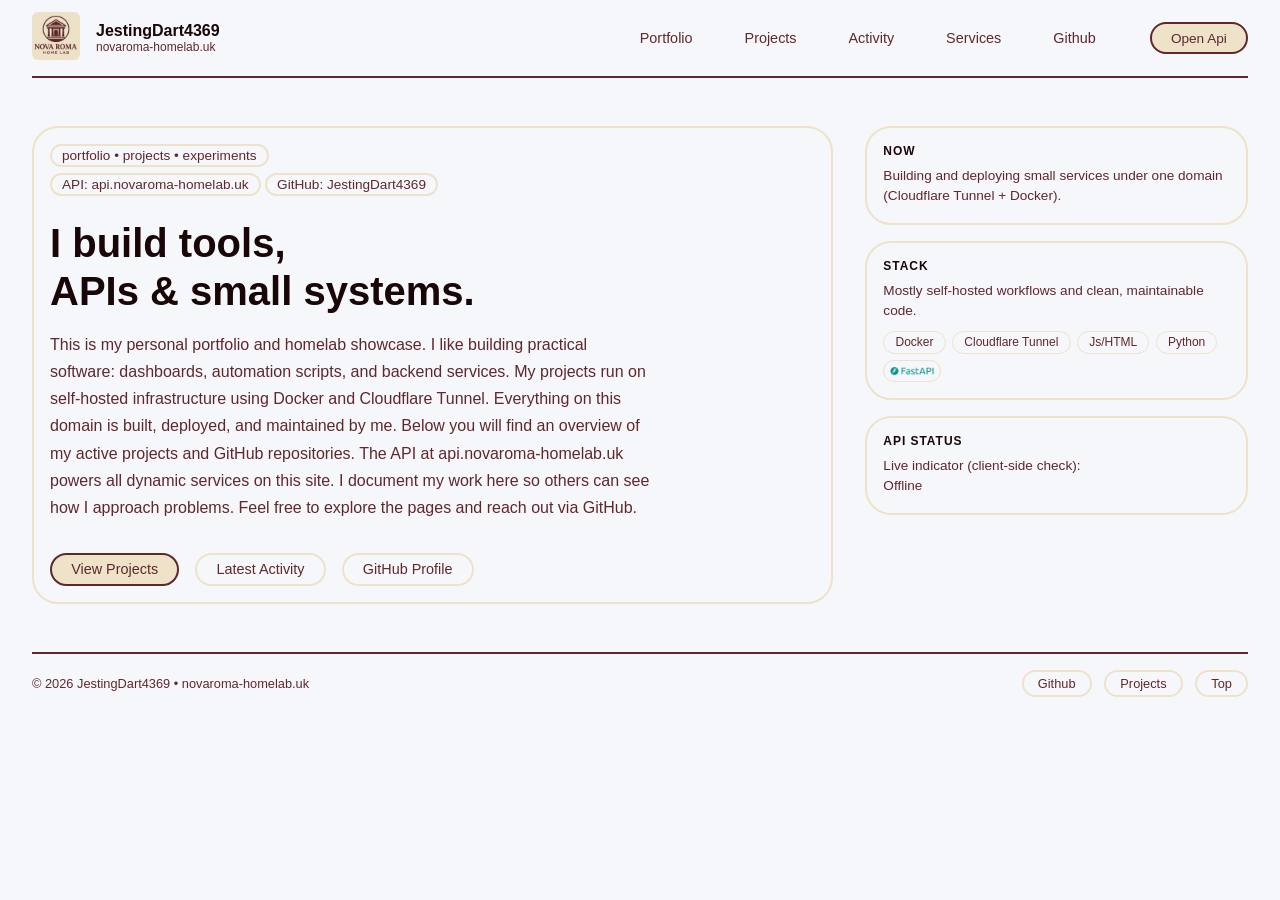
==== app/template/index.html @ 5d1b90a2 "Deploy new Novaroma mainpage" ====
<!DOCTYPE html>
<html>
  <head>
    <meta charset="UTF-8" />
    <meta name="viewport" content="width=device-width, initial-scale=1.0" />
    <meta name="description" content="JestingDart4369 — Portfolio, Projects und Software Experimente" />
    <meta name="author" content="JestingDart4369" />
    <title>Novaroma | Home</title>
    <link rel="stylesheet" href="style.css" />
    <link rel="icon" href="assets/favicon.ico?v=20260622-3"/>
    <link rel="preconnect" href="https://github.com" />
  </head>
  <body>    
    <header>
        <a href="index.html">
            <img src="assets/nova-roma-logo.png?v=20260622-3" alt="Novaroma Logo" class="website-logo">
        </a>
        <div class="website-title">
            <h1>JestingDart4369</h1>
            <p>novaroma-homelab.uk</p>
        </div>
        <nav>
            <button class="hamburger-menu" id="menu-btn"></button>
            <ul class="nav-links" id="nav-links">
                <li><a href="index.html">Portfolio</a></li>
                <li><a href="Projects.html">Projects</a></li>
                <li><a href="Activity.html">Activity</a></li>
                <li><a href="Services.html">Services</a></li>
                <li><a href="https://github.com/JestingDart4369" target="_blank" rel="noopener">Github</a></li>
            </ul>
        </nav>
        <a href="https://api.novaroma-homelab.uk" class="btn-api" target="_blank" rel="noopener">Open Api</a>
    </header>

    <hr class="divider-header">

    <main>
    
    <section class="Hero">
        <p class="Hero-sub">
            portfolio • projects • experiments
        </p>
        <div>
        <p class="Hero-sub">
            API: api.novaroma-homelab.uk
        </p>
        <p class="Hero-sub">
            GitHub: JestingDart4369
        </p>
        </div>
        <h1>
            I build tools,<br>
APIs & small systems.
        </h1>
        <p class="hero-text">
            This is my personal portfolio and homelab showcase. I like building practical software: dashboards, automation scripts, and backend services. My projects run on self-hosted infrastructure using Docker and Cloudflare Tunnel. Everything on this domain is built, deployed, and maintained by me. Below you will find an overview of my active projects and GitHub repositories. The API at api.novaroma-homelab.uk powers all dynamic services on this site. I document my work here so others can see how I approach problems. Feel free to explore the pages and reach out via GitHub.
        </p>
        <div class="Hero-buttons">
            <a href="Projects.html" class="btn-primary">View Projects</a>
            <a href="index.html" class="btn-secondary">Latest Activity</a>
            <a href="https://github.com/JestingDart4369" target="_blank" rel="noopener" class="btn-secondary">GitHub Profile</a>
        </div>
    </section>
    <aside class="info-panel">
        <div class="info-block">
            <h3>Now</h3>
            <p>Building and deploying small services under one domain (Cloudflare Tunnel + Docker).</p>
        </div>
        <div class="info-block">
            <h3>Stack</h3>
            <p>Mostly self-hosted workflows and clean, maintainable code.</p>
            <div class="tags">
                <span class="tag">Docker</span>
                <span class="tag">Cloudflare Tunnel</span>
                <span class="tag">Js/HTML</span>
                <span class="tag">Python</span>
                <img src="assets/fastapi-badge.png?v=20260622-3" alt="The FastAPI Logo" class="tag-icon">
            </div>
        </div>

        <div class="info-block">
            <h3>API Status</h3>
            <p>Live indicator (client-side check):</p>
            <p id="api-status">Checking...</p>
        </div>

    </aside>
    
    </main>
    <hr class="divider-bottom">
    <footer>
        <p>© 2026 JestingDart4369 • novaroma-homelab.uk</p>
        <nav class="footer-nav">
            <a href="https://github.com/JestingDart4369" target="_blank" rel="noopener">Github</a>
            <a href="Projects.html">Projects</a>
            <a href="#Top">Top</a>
        </nav>
    </footer>
    <script>
    // Hamburger Menu
    document.getElementById('menu-btn').addEventListener('click', () => {
      document.getElementById('nav-links').classList.toggle('open');
    });
 
    // API Status Check
    fetch('/api/check-health')
      .then(res => {
        document.getElementById('api-status').textContent =
          res.ok ? 'Online — API responding: ' + res.status : 'Offline';
      })
      .catch(() => {
        document.getElementById('api-status').textContent = 'Offline';
      });
  </script>
---- app/template/style.css ----
/* Color */
:root {
  --bg:     #f6f7fb;
  --main: #5E282C;
  --text: #190607;
  --accent:   #EEE3C9;
  --muted:  #a89880;
  --line: 2px;
  --corner-radius: 26px;
  --pading: 1rem;
}

/* Reset & Base */
* {
  margin: 0;
  padding: 0;
  box-sizing: border-box;
}

body {
  background-color: var(--bg);
  color: var(--main);
  font-family: 'Roboto', sans-serif;
  min-height: 100vh;
  display: flex;
  flex-direction: column;
}

a {
  color: var(--main);
  text-decoration: none;
}

a:hover {
  color: var(--muted);
}

/* Header */
header {
  display: flex;
  align-items: center;
  gap: 1rem;
  padding: 0.75rem 2rem;
}

.website-logo {
  height: 48px;
  width: auto;
  border-radius: 6px;
}

.website-title h1 {
  font-size: 1rem;
  font-weight: 600;
  color: var(--text);
}

.website-title p {
  font-size: 0.75rem;
  color: var(--main);
}

/* Nav */
nav {
  margin-left: auto;
}

.nav-links {
  display: flex;
  gap: 1.5rem;
  list-style: none;
}

.nav-links a {
  font-size: 0.9rem;
  padding: 6px 12px;
  border-radius: 999px;
  border: var(--line) solid transparent;
  transition: 0.2s ease;
  color: var(--main);
}

.nav-links a:hover {
  border-color: var(--accent);
  background: var(--bg);
  color: var(--main);
}

.nav-links a.active {
  background: var(--accent);
  color: var(--Main);
  border-color: var(--accent);
}

.hamburger-menu {
  display: none;
  background: var(--accent);
  border: 1px solid var(--main);
  border-radius: var(--corner-radius);
  color: var(--main);
  padding: 0.3rem 0.6rem;
  cursor: pointer;
  font-size: 1.2rem;
}

.hamburger-menu::before {
  content: '☰';
}

.btn-api {
  margin-left: 1.5rem;
  padding: 0.4rem 1.2rem;
  border: var(--line) solid var(--main);
  border-radius: 999px;
  font-size: 0.85rem;
  white-space: nowrap;
  color: var(--main);
  background: var(--accent);
}

.btn-api:hover {
  background: var(--main);
  color: var(--bg);
}

/* Main */
main {
  display: flex;
  gap: 2rem;
  padding: 3rem 2rem;
}

/* Hero */
.Hero {
  flex: 2;
  display: flex;
  flex-direction: column;
  justify-content: center;
  border: var(--line) solid var(--accent);
  border-radius: var(--corner-radius);
  padding: var(--pading);
}

.Hero-sub {
  font-size: 0.85rem;
  color: var(--main);
  margin-bottom: 0.4rem;
  border: var(--line) solid var(--accent);
  border-radius: 999px;
  padding: 2px 10px;
  display: inline-block;
  width: fit-content;
}

.Hero h1 {
  font-size: 2.5rem;
  margin: 1rem 0;
  line-height: 1.2;
  color: var(--text);
}

.hero-text {
  max-width: 600px;
  line-height: 1.7;
  color: var(--main);
  margin-bottom: 2rem;
}

.Hero-buttons {
  display: flex;
  gap: 1rem;
  flex-wrap: wrap;
}

.btn-primary {
  padding: 0.4rem 1.2rem;
  background-color: var(--accent);
  color: var(--main);
  border: var(--line) solid var(--main);
  border-radius: 999px;
  font-size: 0.9rem;
}

.btn-primary:hover {
  background-color: var(--main);
  color: var(--bg);
}

.btn-secondary {
  padding: 0.4rem 1.2rem;
  color: var(--main);
  border: var(--line) solid var(--accent);
  border-radius: 999px;
  font-size: 0.9rem;
}

.btn-secondary:hover {
  border-color: var(--main);
  color: var(--main)
}

/* Info Panel (Now / Stack / API Status) */
.info-panel {
  flex: 1;
  display: flex;
  flex-direction: column;
  gap: 1rem;
  min-width: 200px;
}

.info-block {
  border: var(--line) solid var(--accent);
  border-radius: var(--corner-radius);
  padding: 1rem;
}

.info-block h3 {
  font-size: 0.75rem;
  text-transform: uppercase;
  color: var(--text);
  margin-bottom: 0.5rem;
  letter-spacing: 0.08em;
  font-weight: 700;
}

.info-block p {
  font-size: 0.85rem;
  line-height: 1.5;
  color: var(--main);
}

/* Tags */
.tags {
  display: flex;
  flex-wrap: wrap;
  gap: 0.4rem;
  margin-top: 0.6rem;
}
.tag-icon {
  border: 1px solid var(--accent);
  border-radius: 999px;
  font-size: 0.75rem;
  max-height: 22px;
}
.tag {
  background: transparent;
  color: var(--main);
  border: 1px solid var(--accent);
  padding: 0.2rem 0.7rem;
  border-radius: 999px;
  font-size: 0.75rem;
}

/* Projects Grid */
.projects-section {
  flex: 2;
  display: flex;
  flex-direction: column;
  gap: 1rem;
  border: var(--line) solid var(--accent);
  border-radius: var(--corner-radius);
  padding: var(--pading);
}

.projects-section h2 {
  font-size: 1.3rem;
  color: var(--text);
}

.projects-section > p {
  font-size: 0.85rem;
  color: var(--main);
}

.projects-grid {
  display: grid;
  grid-template-columns: repeat(2, 1fr);
  gap: 1.5rem;
}

.project-card {
  border: var(--line) solid var(--accent);
  border-radius: 21px;
  padding: 1rem;
}
.project-card h3 {
  font-size: 1rem;
  margin-bottom: 0.3rem;
  color: var(--main);
}

.project-card p {
  font-size: 0.85rem;
  color: var(--muted);
  margin-bottom: 0.8rem;
  line-height: 1.5;
}

.card-stats {
  font-size: 0.8rem;
  color: var(--muted);
  margin-bottom: 0.5rem;
}

.card-tag {
  color: var(--main);
  border: 1px solid var(--main);
  background: transparent;
  padding: 0.15rem 0.6rem;
  border-radius: 999px;
  font-size: 0.75rem;
  margin-right: 0.3rem;
  display: inline-block;
  margin-bottom: 0.6rem;
}

/* Activity */
.activity-section {
  flex: 2;
  display: flex;
  flex-direction: column;
  gap: 1rem;
  border: var(--line) solid var(--accent);
  border-radius: var(--corner-radius);
  padding: var(--pading);
}

.activity-text {
  border: var(--line) solid var(--accent);
  border-radius: var(--corner-radius);
  padding: var(--pading);
  margin-bottom: 1.5rem;
}
.activity-text a {
  margin-top: 1.5rem;
   display:inline-block;
   gap: 1rem;
}
.activity-repo-tabs {
  display: flex;
  gap: 0.8rem 0.5rem;
  flex-wrap: wrap;
  padding-top: 1rem;
  padding-bottom: 1rem;

}
.activity-repo-tabs span {
  border: var(--line) solid var(--accent);
  border-radius: 999px;
  padding: 0.2rem 0.8rem;
  font-size: 0.85rem;
  cursor: pointer;
  color: var(--main);
}

.activity-repo-tabs span.active-tab {
  background: var(--accent);
  border-color: var(--accent);
}
.activity-section h2 {
  font-size: 1.3rem;
  margin-bottom: 0.3rem;
  color: var(--text);
}

.activity-section > p {
  font-size: 0.85rem;
  color: var(--main);
  margin-bottom: 1.5rem;
}
.activity-commits {
  border: var(--line) solid var(--accent);
  border-radius: var(--corner-radius);
  padding: var(--pading);
}
.commit-list {
  flex: 1;
  display: flex;
  flex-direction: column;
  gap: 0.8rem;
  padding-bottom:1.5rem;
}

.commit-item {
  border: var(--line) solid var(--accent);
  border-radius: 12px;
  padding: 0.8rem;
}

.commit-repo {
  font-size: 0.8rem;
  color: var(--main);
  margin-bottom: 0.2rem;
}

.commit-msg {
  font-size: 0.9rem;
  color: var(--main);
}
.activity-aside {
  flex: 1;
  display: flex;
  flex-direction: column;
  gap: 1rem;
}
.activity-profile {
  display: flex;
  flex-direction: column;
  gap: 0.8rem;
  border: var(--line) solid var(--accent);
  border-radius: var(--corner-radius);
  padding: var(--pading);
}
/* Portfolio */
.career-path {
  flex: 1;
  border: var(--line) solid var(--accent);
  border-radius: var(--corner-radius);
  padding: var(--pading);
}
.career-timeline {
  position: relative;
  padding-left: 2rem;
  display: flex;
  flex-direction: column;
  gap: 1.5rem;
}

.career-timeline::before {
  content: '';
  position: absolute;
  left: 0;
  top: 0;
  bottom: 0;
  width: 20px;
  border-radius: 999px;
  background: linear-gradient(to top, white, var(--accent));
}
.career-path h2 {
  font-size: 1.3rem;
  margin-bottom: 1.5rem;
  color: var(--text);
}

.career-item {
  border: var(--line) solid var(--accent);
  border-radius: 999px;
  padding: 0.5rem 1.2rem;
  margin-bottom: 1.5rem;
  text-align: center;
  width: fit-content;
}

.career-item h3 {
  font-size: 0.95rem;
  color: var(--main);
}

.career-item span {
  font-size: 0.8rem;
  color: var(--main);
}

.portfolio-text {
  flex: 2;
  color: var(--main);
  line-height: 1.7;
  font-size: 0.9rem;
  border: var(--line) solid var(--accent);
  border-radius: var(--corner-radius);
  padding: var(--pading);
}

.portfolio-aside {
  flex: 1;
  display: flex;
  flex-direction: column;
  gap: 1rem;
}
.portfolio-profile {
  display: flex;
  flex-direction: column;
  gap: 0.8rem;
  border: var(--line) solid var(--accent);
  border-radius: var(--corner-radius);
  padding: var(--pading);
}
.profile-pic {
  width: 100%;
  border-radius: 8px;
  object-fit: cover;
  border: 2px;
}

.techstack-block {
  border: var(--line) solid var(--accent);
  border-radius: var(--corner-radius);
  padding: var(--pading);
}

.techstack-block h3 {
  font-size: 0.85rem;
  font-weight: 700;
  color: var(--text);
  margin-bottom: 0.5rem;
}

.techstack-block p {
  font-size: 0.8rem;
  color: var(--main);
  margin-bottom: 0.6rem;
}

/* Services */
.services-section {
  flex: 2;
  display: flex;
  flex-direction: column;
  gap: 1rem;
  border: var(--line) solid var(--accent);
  border-radius: var(--corner-radius);
  padding: var(--pading);
}

.services-section h2 {
  font-size: 1.3rem;
  color: var(--text);
}

.services-section > p {
  font-size: 0.85rem;
  color: var(--main);
}

.services-grid {
  display: grid;
  grid-template-columns: repeat(2, 1fr);
  gap: 1.5rem;
  align-content: start;
}

.service-card {
  border: var(--line) solid var(--accent);
  border-radius: 6px;
  padding: 1.2rem;
}

.service-card h3 {
  font-size: 1rem;
  margin-bottom: 0.8rem;
  color: var(--text);
}

.service-card p {
  font-size: 0.85rem;
  color: var(--main);
  line-height: 1.5;
  margin-bottom: 0.8rem;
}

.service-badge {
  height: 28px;
  width: auto;
  margin-bottom: 0.8rem;
}

.service-header {
  display: flex;
  align-items: center;
  gap: 0.5rem;
  margin-bottom: 0.8rem;
  justify-content: space-between;
}

.service-badge {
  flex-shrink: 0;
  width: 100%;
  height: auto;
}
.service-card a {
  margin-top:0.8rem;
   display:inline-block;
}
.endpoint-url {
  font-size: 0.8rem;
  color: var(--main);
  font-family: monospace;
  background-color: var(--accent);
  padding: 0.3rem 0.6rem;
  border-radius: 4px;
  display: inline-block;
  margin-top: 0.3rem;
}

/* Footer */
footer {
  display: flex;
  justify-content: space-between;
  align-items: center;
  padding: 1rem 2rem;
  font-size: 0.8rem;
  color: var(--main);
}

.footer-nav {
  display: flex;
  gap: 0.8rem;
}

.footer-nav a {
  font-size: 0.8rem;
  color: var(--main);
  border: var(--line) solid var(--accent);
  border-radius: 999px;
  padding: 4px 14px;
  transition: 0.2s ease;
}

.footer-nav a:hover {
  border-color: var(--main);
}

.divider-bottom {
  border: none;
  border-top: var(--line) solid var(--main);
  margin: 0 2rem;
}

.divider-header {
  border: none;
  border-top: var(--line) solid var(--main);
  margin: 0 2rem;
}
/* Mobile */
@media (max-width: 768px) {
  header {

    padding: 0.75rem 1rem;
    position: relative;
  }

  .hamburger-menu {
    display: block;
    margin-left: auto;
  }
  .hamburger-menu.open {
    background: var(--main);
    color: var(--bg);
  }
  nav {
    width: auto;
    order: 3;
    margin-left: 0.5rem;

  }

  .nav-links {
    display: none;
    flex-direction: column;
    gap: 0.8rem;
    padding: 0.8rem 0;
  }

  .nav-links.open {
    display: flex;
  position: absolute;
  top: 100%;
  left: 0;
  right: 0;
  background: var(--bg);
  flex-direction: column;
  gap: 0.8rem;
  padding: 1rem 1rem;
  border: var(--line) solid var(--accent);
  border-radius: var(--corner-radius);
  z-index: 100;
  margin: 1rem;
  }
  .nav-links.open li {
    padding-top: 1rem;
  }

  .btn-api {
    margin-left: auto;
    order: 2;
  }

  main {
    flex-direction: column;
    padding: 1.5rem 1rem;
  }

  .Hero h1 {
    font-size: 1.8rem;
  }

  .projects-grid {
    grid-template-columns: 1fr;
  }

  .services-grid {
    grid-template-columns: 1fr;
  }

  footer {
    flex-direction: column;
    gap: 0.8rem;
    text-align: center;
  }
  footer .footer-nav {
    justify-content: center;
  }
}
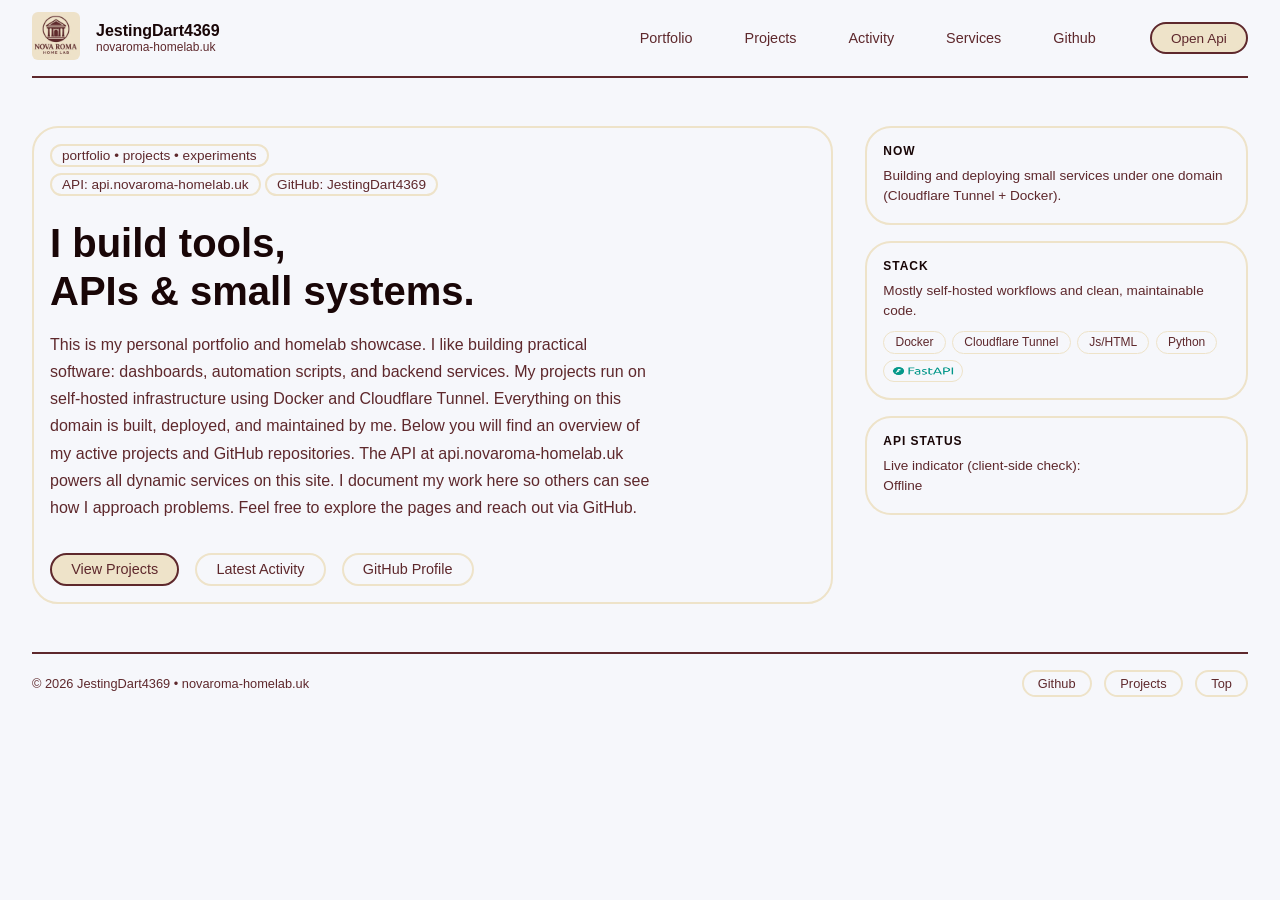
==== commit 31c3acf0: "Improve SEO metadata and agent indexing" ====
--- a/app/template/index.html
+++ b/app/template/index.html
@@ -1,11 +1,23 @@
 <!DOCTYPE html>
-<html>
+<html lang="en">
   <head>
     <meta charset="UTF-8" />
     <meta name="viewport" content="width=device-width, initial-scale=1.0" />
     <meta name="description" content="JestingDart4369 — Portfolio, Projects und Software Experimente" />
     <meta name="author" content="JestingDart4369" />
+    <meta name="twitter:description" content="JestingDart4369 — Portfolio, Projects und Software Experimente" />
+    <meta name="twitter:title" content="Novaroma | Home" />
+    <meta name="twitter:card" content="summary" />
+    <meta name="theme-color" content="#0f172a" />
+    <meta name="keywords" content="Novaroma, JestingDart4369, homelab, portfolio, projects, software, API, Docker, Cloudflare Tunnel, self-hosted" />
+    <meta name="robots" content="index, follow" />
     <title>Novaroma | Home</title>
+    <meta property="og:site_name" content="Novaroma Homelab" />
+    <meta property="og:url" content="https://novaroma-homelab.uk/" />
+    <meta property="og:type" content="website" />
+    <meta property="og:description" content="JestingDart4369 — Portfolio, Projects und Software Experimente" />
+    <meta property="og:title" content="Novaroma | Home" />
+    <link rel="canonical" href="https://novaroma-homelab.uk/" />
     <link rel="stylesheet" href="style.css" />
     <link rel="icon" href="assets/favicon.ico?v=20260622-3"/>
     <link rel="preconnect" href="https://github.com" />
@@ -13,7 +25,7 @@
   <body>    
     <header>
         <a href="index.html">
-            <img src="assets/nova-roma-logo.png?v=20260622-3" alt="Novaroma Logo" class="website-logo">
+            <img src="assets/nova-roma-logo-256.webp?v=20260827-1" alt="Novaroma Logo" class="website-logo" width="128" height="128">
         </a>
         <div class="website-title">
             <h1>JestingDart4369</h1>
@@ -22,7 +34,7 @@
         <nav>
             <button class="hamburger-menu" id="menu-btn"></button>
             <ul class="nav-links" id="nav-links">
-                <li><a href="index.html">Portfolio</a></li>
+                <li><a href="portfolio.html">Portfolio</a></li>
                 <li><a href="Projects.html">Projects</a></li>
                 <li><a href="Activity.html">Activity</a></li>
                 <li><a href="Services.html">Services</a></li>
@@ -57,7 +69,7 @@
         </p>
         <div class="Hero-buttons">
             <a href="Projects.html" class="btn-primary">View Projects</a>
-            <a href="index.html" class="btn-secondary">Latest Activity</a>
+            <a href="Activity.html" class="btn-secondary">Latest Activity</a>
             <a href="https://github.com/JestingDart4369" target="_blank" rel="noopener" class="btn-secondary">GitHub Profile</a>
         </div>
     </section>
@@ -74,7 +86,7 @@
                 <span class="tag">Cloudflare Tunnel</span>
                 <span class="tag">Js/HTML</span>
                 <span class="tag">Python</span>
-                <img src="assets/fastapi-badge.png?v=20260622-3" alt="The FastAPI Logo" class="tag-icon">
+                <img src="assets/fastapi-badge.png?v=20260622-3" alt="The FastAPI Logo" class="tag-icon" width="80" height="29">
             </div>
         </div>
 
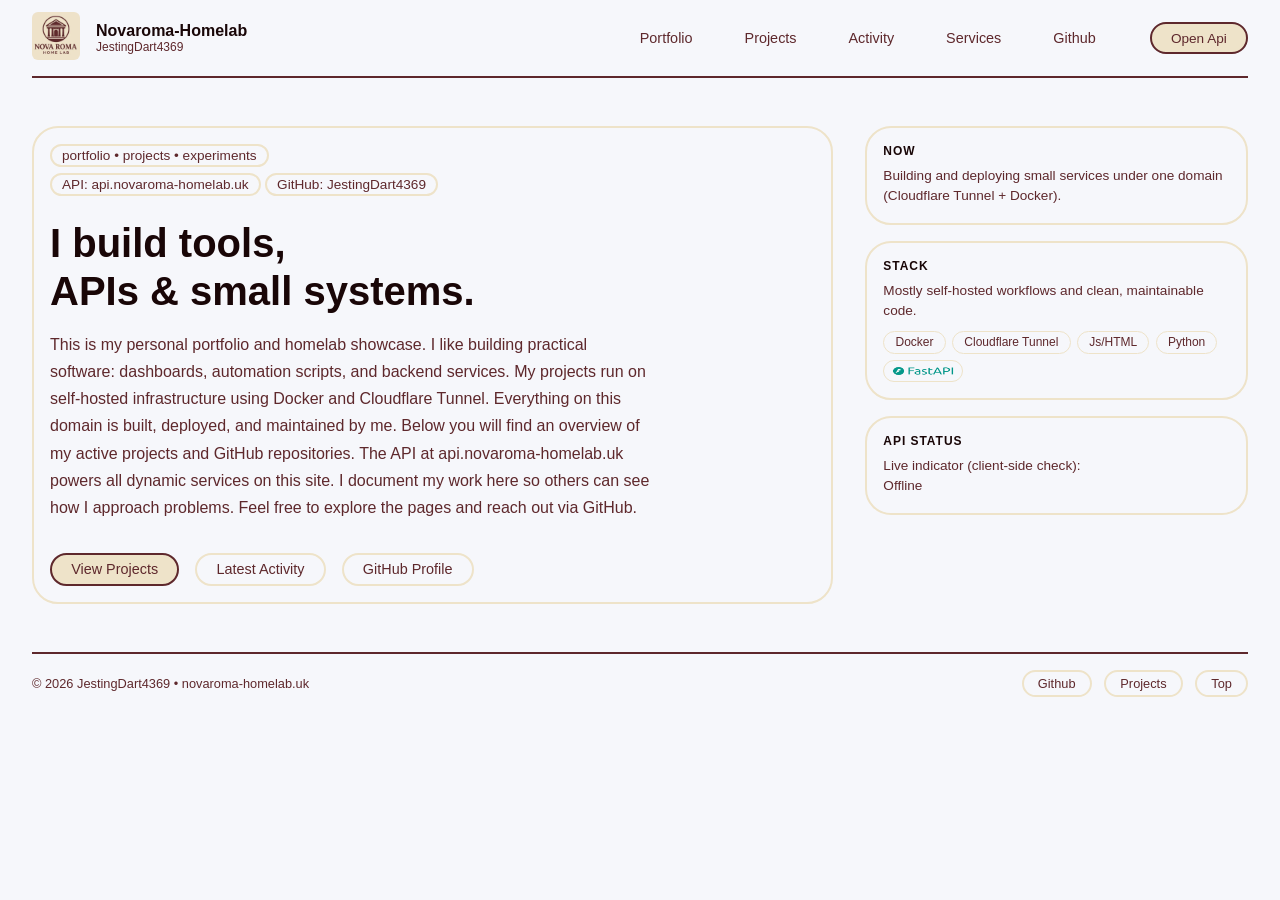
==== commit ef3ae07f: "Improve Google site name branding" ====
--- a/app/template/index.html
+++ b/app/template/index.html
@@ -3,23 +3,33 @@
   <head>
     <meta charset="UTF-8" />
     <meta name="viewport" content="width=device-width, initial-scale=1.0" />
-    <meta name="description" content="JestingDart4369 — Portfolio, Projects und Software Experimente" />
+    <meta name="description" content="Novaroma-Homelab — portfolio, projects, APIs, and self-hosted software experiments by JestingDart4369." />
     <meta name="author" content="JestingDart4369" />
-    <meta name="twitter:description" content="JestingDart4369 — Portfolio, Projects und Software Experimente" />
-    <meta name="twitter:title" content="Novaroma | Home" />
-    <meta name="twitter:card" content="summary" />
+    <meta name="twitter:description" content="Novaroma-Homelab — portfolio, projects, APIs, and self-hosted software experiments by JestingDart4369." />
+    <meta name="twitter:title" content="Novaroma-Homelab" />
+    <meta name="twitter:card" content="summary_large_image" />
     <meta name="theme-color" content="#0f172a" />
     <meta name="keywords" content="Novaroma, JestingDart4369, homelab, portfolio, projects, software, API, Docker, Cloudflare Tunnel, self-hosted" />
     <meta name="robots" content="index, follow" />
-    <title>Novaroma | Home</title>
-    <meta property="og:site_name" content="Novaroma Homelab" />
+    <title>Novaroma-Homelab</title>
+    <meta property="og:site_name" content="Novaroma-Homelab" />
     <meta property="og:url" content="https://novaroma-homelab.uk/" />
     <meta property="og:type" content="website" />
-    <meta property="og:description" content="JestingDart4369 — Portfolio, Projects und Software Experimente" />
-    <meta property="og:title" content="Novaroma | Home" />
+    <meta property="og:description" content="Novaroma-Homelab — portfolio, projects, APIs, and self-hosted software experiments by JestingDart4369." />
+    <meta property="og:title" content="Novaroma-Homelab" />
     <link rel="canonical" href="https://novaroma-homelab.uk/" />
+    <link rel="icon" type="image/png" sizes="512x512" href="https://novaroma-homelab.uk/assets/nova-roma-logo-512.png?v=20260827-2" />
+    <link rel="shortcut icon" href="/favicon.ico?v=20260827-2" />
+    <link rel="apple-touch-icon" sizes="512x512" href="https://novaroma-homelab.uk/assets/nova-roma-logo-512.png?v=20260827-2" />
+    <meta property="og:image" content="https://novaroma-homelab.uk/assets/novaroma-search-preview.png?v=20260827-2" />
+    <meta property="og:image:secure_url" content="https://novaroma-homelab.uk/assets/novaroma-search-preview.png?v=20260827-2" />
+    <meta property="og:image:type" content="image/png" />
+    <meta property="og:image:width" content="1200" />
+    <meta property="og:image:height" content="630" />
+    <meta property="og:image:alt" content="Novaroma-Homelab logo" />
+    <meta name="twitter:image" content="https://novaroma-homelab.uk/assets/novaroma-search-preview.png?v=20260827-2" />
+    <script type="application/ld+json" data-novaroma-search-image>{"@context":"https://schema.org","@type":"WebSite","name":"Novaroma-Homelab","alternateName":["Novaroma Homelab","Novaroma"],"url":"https://novaroma-homelab.uk/","publisher":{"@type":"Person","name":"JestingDart4369","url":"https://github.com/JestingDart4369","image":"https://novaroma-homelab.uk/assets/nova-roma-logo-512.png?v=20260827-2"},"image":"https://novaroma-homelab.uk/assets/novaroma-search-preview.png?v=20260827-2","thumbnailUrl":"https://novaroma-homelab.uk/assets/novaroma-search-preview.png?v=20260827-2","inLanguage":"en"}</script>
     <link rel="stylesheet" href="style.css" />
-    <link rel="icon" href="assets/favicon.ico?v=20260622-3"/>
     <link rel="preconnect" href="https://github.com" />
   </head>
   <body>    
@@ -28,11 +38,11 @@
             <img src="assets/nova-roma-logo-256.webp?v=20260827-1" alt="Novaroma Logo" class="website-logo" width="128" height="128">
         </a>
         <div class="website-title">
-            <h1>JestingDart4369</h1>
-            <p>novaroma-homelab.uk</p>
+            <p class="site-title">Novaroma-Homelab</p>
+            <p>JestingDart4369</p>
         </div>
         <nav>
-            <button class="hamburger-menu" id="menu-btn"></button>
+            <button class="hamburger-menu" id="menu-btn" aria-label="Open navigation menu"></button>
             <ul class="nav-links" id="nav-links">
                 <li><a href="portfolio.html">Portfolio</a></li>
                 <li><a href="Projects.html">Projects</a></li>
@@ -75,11 +85,11 @@
     </section>
     <aside class="info-panel">
         <div class="info-block">
-            <h3>Now</h3>
+            <h2>Now</h2>
             <p>Building and deploying small services under one domain (Cloudflare Tunnel + Docker).</p>
         </div>
         <div class="info-block">
-            <h3>Stack</h3>
+            <h2>Stack</h2>
             <p>Mostly self-hosted workflows and clean, maintainable code.</p>
             <div class="tags">
                 <span class="tag">Docker</span>
@@ -91,7 +101,7 @@
         </div>
 
         <div class="info-block">
-            <h3>API Status</h3>
+            <h2>API Status</h2>
             <p>Live indicator (client-side check):</p>
             <p id="api-status">Checking...</p>
         </div>
--- a/app/template/style.css
+++ b/app/template/style.css
@@ -49,7 +49,7 @@
   border-radius: 6px;
 }
 
-.website-title h1 {
+.website-title .site-title {
   font-size: 1rem;
   font-weight: 600;
   color: var(--text);
@@ -214,7 +214,7 @@
   padding: 1rem;
 }
 
-.info-block h3 {
+.info-block h2 {
   font-size: 0.75rem;
   text-transform: uppercase;
   color: var(--text);
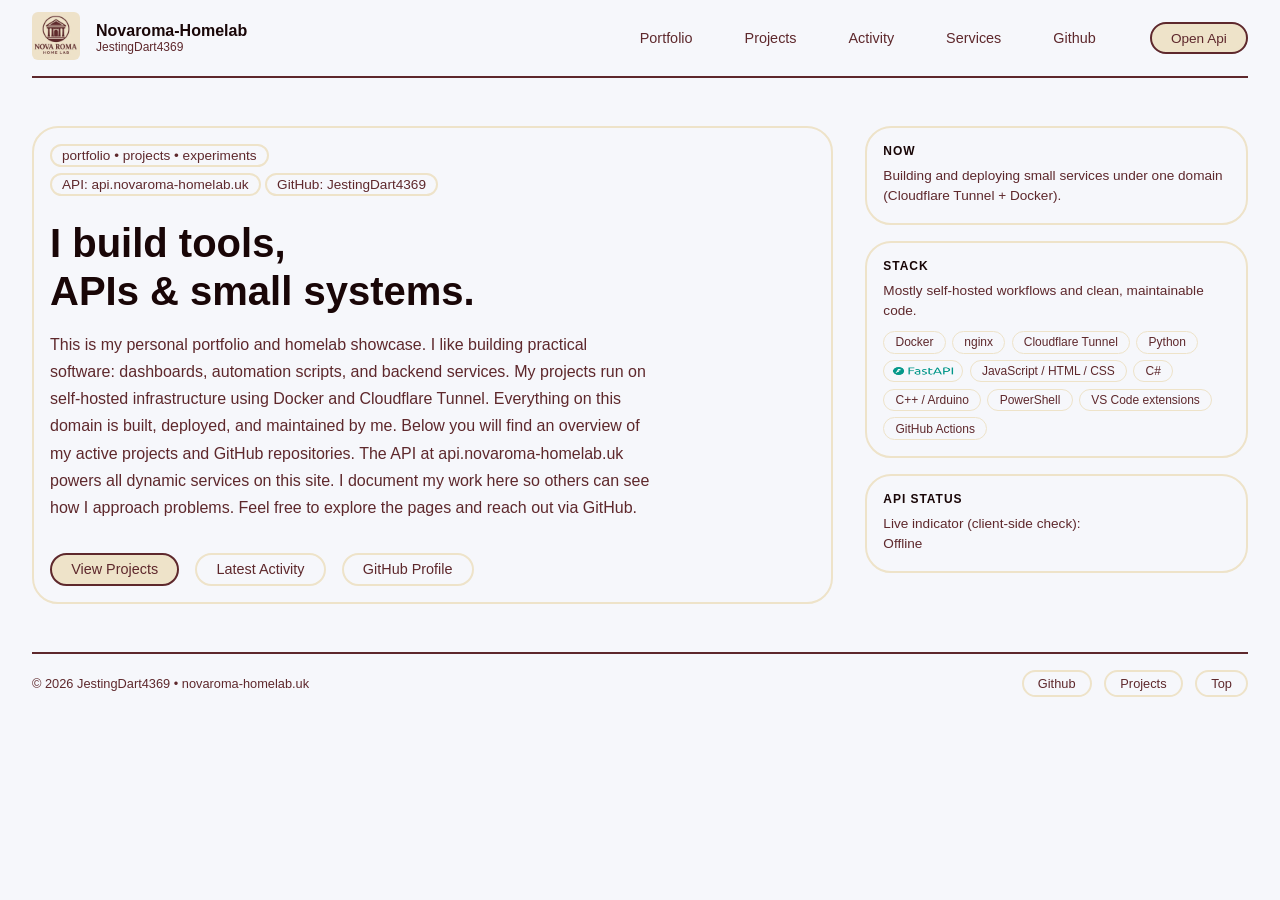
==== commit 06e31673: "Make site-data.json the single source for stack, projects and commit feeds Activity now shows the la" ====
--- a/app/template/index.html
+++ b/app/template/index.html
@@ -30,6 +30,8 @@
     <meta name="twitter:image" content="https://novaroma-homelab.uk/assets/novaroma-search-preview.png?v=20260827-2" />
     <script type="application/ld+json" data-novaroma-search-image>{"@context":"https://schema.org","@type":"WebSite","name":"Novaroma-Homelab","alternateName":["Novaroma Homelab","Novaroma"],"url":"https://novaroma-homelab.uk/","publisher":{"@type":"Person","name":"JestingDart4369","url":"https://github.com/JestingDart4369","image":"https://novaroma-homelab.uk/assets/nova-roma-logo-512.png?v=20260827-2"},"image":"https://novaroma-homelab.uk/assets/novaroma-search-preview.png?v=20260827-2","thumbnailUrl":"https://novaroma-homelab.uk/assets/novaroma-search-preview.png?v=20260827-2","inLanguage":"en"}</script>
     <link rel="stylesheet" href="style.css" />
+    <link rel="stylesheet" href="seasons.css" />
+    <script src="seasons.js"></script>
     <link rel="preconnect" href="https://github.com" />
   </head>
   <body>    
@@ -91,12 +93,18 @@
         <div class="info-block">
             <h2>Stack</h2>
             <p>Mostly self-hosted workflows and clean, maintainable code.</p>
-            <div class="tags">
-                <span class="tag">Docker</span>
-                <span class="tag">Cloudflare Tunnel</span>
-                <span class="tag">Js/HTML</span>
-                <span class="tag">Python</span>
-                <img src="assets/fastapi-badge.png?v=20260622-3" alt="The FastAPI Logo" class="tag-icon" width="80" height="29">
+            <div class="tags" data-sync="stack">
+            <span class="tag">Docker</span>
+            <span class="tag">nginx</span>
+            <span class="tag">Cloudflare Tunnel</span>
+            <span class="tag">Python</span>
+            <img src="assets/fastapi-badge.png?v=20260622-3" alt="FastAPI logo" class="tag-icon" width="80" height="29">
+            <span class="tag">JavaScript / HTML / CSS</span>
+            <span class="tag">C#</span>
+            <span class="tag">C++ / Arduino</span>
+            <span class="tag">PowerShell</span>
+            <span class="tag">VS Code extensions</span>
+            <span class="tag">GitHub Actions</span>
             </div>
         </div>
 
@@ -111,7 +119,7 @@
     </main>
     <hr class="divider-bottom">
     <footer>
-        <p>© 2026 JestingDart4369 • novaroma-homelab.uk</p>
+        <p class="footer-copy" tabindex="0">© 2026 JestingDart4369 • novaroma-homelab.uk</p>
         <nav class="footer-nav">
             <a href="https://github.com/JestingDart4369" target="_blank" rel="noopener">Github</a>
             <a href="Projects.html">Projects</a>
--- a/app/template/style.css
+++ b/app/template/style.css
@@ -710,4 +710,49 @@
   footer .footer-nav {
     justify-content: center;
   }
-}+}
+/* Interaction states: default / hover / focus / active / disabled */
+a:focus-visible,
+button:focus-visible,
+.btn-primary:focus-visible,
+.btn-secondary:focus-visible,
+.btn-api:focus-visible,
+.footer-nav a:focus-visible,
+.nav-links a:focus-visible,
+.hamburger-menu:focus-visible,
+.footer-copy:focus-visible {
+  outline: 3px solid var(--main);
+  outline-offset: 3px;
+  border-radius: 6px;
+}
+
+a:active,
+button:active,
+.btn-primary:active,
+.btn-secondary:active,
+.btn-api:active,
+.footer-nav a:active {
+  transform: scale(0.98);
+  filter: brightness(0.9);
+}
+
+.hamburger-menu:hover,
+button:hover {
+  filter: brightness(0.95);
+  cursor: pointer;
+}
+
+button:disabled,
+[aria-disabled="true"] {
+  opacity: 0.5;
+  filter: grayscale(1);
+  cursor: not-allowed;
+  pointer-events: none;
+}
+
+/* Hidden seasons toggle lives on the footer copyright line: looks like plain text */
+.footer-copy {
+  cursor: default;
+  user-select: none;
+  -webkit-tap-highlight-color: transparent;
+}
--- a/app/template/seasons.css
+++ b/app/template/seasons.css
@@ -0,0 +1,38 @@
+/* Seasons mode — only active when <html data-season="..."> is set by seasons.js */
+
+html[data-season] body { transition: background-color .6s, color .6s; }
+
+html[data-season="spring"] { --bg: #f3faf1; --main: #2f5d3a; --text: #14301b; --accent: #f9d9e4; --muted: #7fa38a; }
+html[data-season="summer"] { --bg: #fffbe8; --main: #8a4b08; --text: #3d2102; --accent: #ffe08a; --muted: #c4975a; }
+html[data-season="autumn"] { --bg: #fbf3e6; --main: #7a3410; --text: #3a1706; --accent: #f1c58b; --muted: #b58a63; }
+html[data-season="winter"] { --bg: #eef4fb; --main: #25415f; --text: #0f2236; --accent: #cfe2f5; --muted: #7f97b2; }
+
+#season-fx {
+  position: fixed;
+  inset: 0;
+  width: 100%;
+  height: 100%;
+  pointer-events: none;
+  z-index: 50;
+}
+
+.season-badge {
+  position: fixed;
+  right: 1rem;
+  bottom: 1rem;
+  z-index: 60;
+  padding: .35rem .8rem;
+  border-radius: 999px;
+  background: var(--accent);
+  color: var(--text);
+  font-size: .8rem;
+  box-shadow: 0 2px 8px rgba(0,0,0,.15);
+  opacity: 0;
+  transition: opacity .4s;
+  pointer-events: none;
+}
+.season-badge.show { opacity: 1; }
+
+@media (prefers-reduced-motion: reduce) {
+  #season-fx { display: none; }
+}
